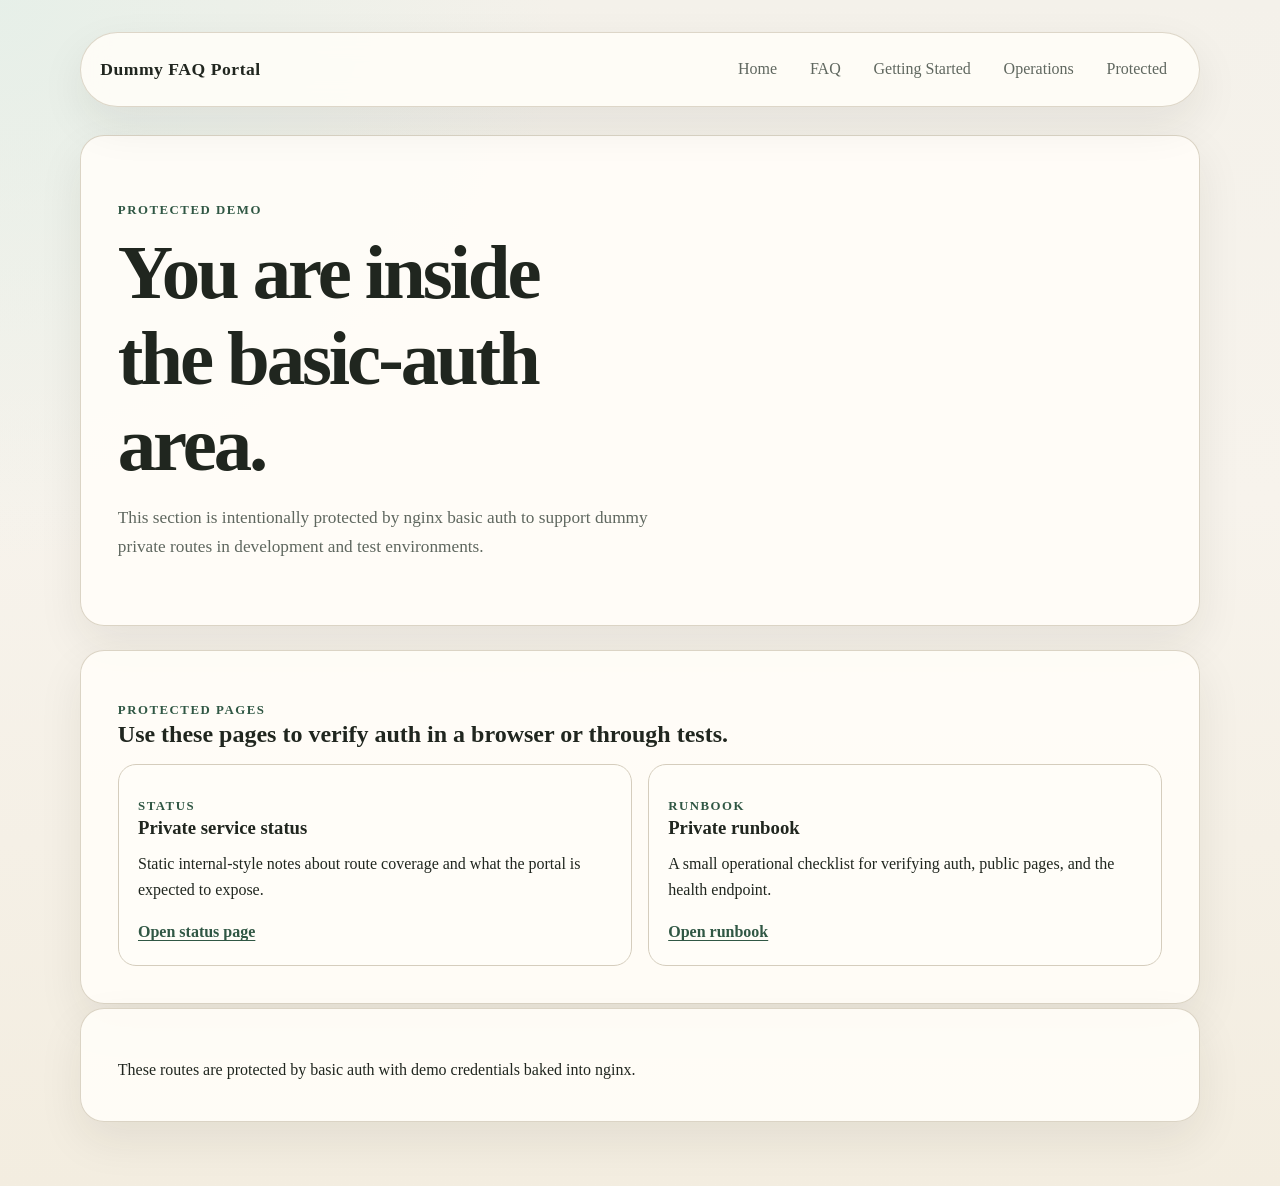
==== site/private/index.html @ 56ce76b0 "Add public routes and protected demo pages" ====
<!DOCTYPE html>
<html lang="en">
<head>
  <meta charset="utf-8">
  <meta name="viewport" content="width=device-width, initial-scale=1">
  <title>Dummy FAQ Portal | Protected demo area</title>
  <meta name="description" content="Protected demo pages guarded by nginx basic auth.">
  <link rel="stylesheet" href="../assets/styles.css">
  <script src="../assets/search.js" defer></script>
</head>
<body>
  <div class="page-shell">
    <header class="site-header">
      <a class="brand" href="../index.html">Dummy FAQ Portal</a>
      <nav class="site-nav" aria-label="Primary">
        <a href="../index.html">Home</a>
        <a href="../faq.html">FAQ</a>
        <a href="../getting-started.html">Getting Started</a>
        <a href="../operations.html">Operations</a>
        <a href="../private/" data-nav-match="/private/">Protected</a>
      </nav>
    </header>

    <main class="content">
      <section class="hero">
        <p class="eyebrow">Protected demo</p>
        <h1>You are inside the basic-auth area.</h1>
        <p class="lead">
          This section is intentionally protected by nginx basic auth to support
          dummy private routes in development and test environments.
        </p>
      </section>

      <section class="section">
        <div class="section-heading">
          <p class="eyebrow">Protected pages</p>
          <h2>Use these pages to verify auth in a browser or through tests.</h2>
        </div>
        <div class="card-grid">
          <article class="card">
            <p class="card-label">Status</p>
            <h3>Private service status</h3>
            <p>Static internal-style notes about route coverage and what the portal is expected to expose.</p>
            <a class="text-link" href="status.html">Open status page</a>
          </article>
          <article class="card">
            <p class="card-label">Runbook</p>
            <h3>Private runbook</h3>
            <p>A small operational checklist for verifying auth, public pages, and the health endpoint.</p>
            <a class="text-link" href="runbook.html">Open runbook</a>
          </article>
        </div>
      </section>
    </main>

    <footer class="site-footer">
      <p>These routes are protected by basic auth with demo credentials baked into nginx.</p>
    </footer>

    <button class="scroll-top" type="button" data-scroll-top hidden aria-label="Scroll back to top">Top</button>
  </div>
</body>
</html>
---- site/assets/styles.css ----
:root {
  --bg: #f4f1ea;
  --bg-strong: #ece5d8;
  --panel: #fffdf8;
  --panel-soft: #f8f4eb;
  --text: #20261f;
  --muted: #5f675f;
  --line: #d5cdbd;
  --accent: #305744;
  --accent-soft: #e4efe8;
  --shadow: 0 18px 45px rgba(32, 38, 31, 0.08);
  --radius: 18px;
  --max-width: 1120px;
}

* {
  box-sizing: border-box;
}

html {
  scroll-behavior: smooth;
}

body {
  margin: 0;
  color: var(--text);
  background:
    radial-gradient(circle at top left, rgba(228, 239, 232, 0.85), transparent 32%),
    linear-gradient(180deg, var(--bg), #f7f3ec 42%, #f3ede0 100%);
  font-family: "Iowan Old Style", "Palatino Linotype", "URW Palladio L", "Book Antiqua", Georgia, serif;
  line-height: 1.65;
}

a {
  color: var(--accent);
  text-decoration-thickness: 0.08em;
  text-underline-offset: 0.16em;
}

img {
  max-width: 100%;
}

code,
pre {
  font-family: "IBM Plex Mono", "SFMono-Regular", Consolas, "Liberation Mono", monospace;
}

code {
  background: var(--panel-soft);
  border-radius: 8px;
  padding: 0.12rem 0.38rem;
}

pre {
  overflow-x: auto;
  margin: 0;
  padding: 1.1rem 1.2rem;
  border: 1px solid var(--line);
  border-radius: var(--radius);
  background: #fbf8f1;
  box-shadow: var(--shadow);
}

pre code {
  padding: 0;
  background: transparent;
}

.page-shell {
  width: min(100% - 2rem, var(--max-width));
  margin: 0 auto;
  padding: 1rem 0 4rem;
}

.site-header {
  position: sticky;
  top: 0;
  z-index: 10;
  display: flex;
  align-items: center;
  justify-content: space-between;
  gap: 1rem;
  margin: 1rem 0 1.75rem;
  padding: 1rem 1.2rem;
  border: 1px solid rgba(213, 205, 189, 0.8);
  border-radius: 999px;
  background: rgba(255, 253, 248, 0.88);
  backdrop-filter: blur(12px);
  box-shadow: var(--shadow);
}

.brand {
  display: flex;
  align-items: center;
  gap: 0.75rem;
  color: var(--text);
  font-size: 1.1rem;
  font-weight: 700;
  letter-spacing: 0.03em;
  text-decoration: none;
}

.brand-mark {
  display: inline-grid;
  place-items: center;
  width: 2.1rem;
  height: 2.1rem;
  border-radius: 999px;
  background: var(--accent);
  color: #f8fbf8;
  font-size: 1rem;
}

.brand-copy {
  display: flex;
  flex-direction: column;
  gap: 0.05rem;
  color: var(--muted);
  font-size: 0.88rem;
  font-weight: 400;
  letter-spacing: 0;
}

.brand-copy strong {
  color: var(--text);
  font-size: 0.96rem;
}

.shell {
  width: min(100% - 2rem, var(--max-width));
  margin: 0 auto;
}

.topbar {
  display: flex;
  align-items: center;
  justify-content: space-between;
  gap: 1rem;
  width: 100%;
}

.site-nav {
  display: flex;
  flex-wrap: wrap;
  gap: 0.45rem;
}

.nav {
  display: flex;
  flex-wrap: wrap;
  gap: 0.45rem;
}

.site-nav a {
  padding: 0.45rem 0.8rem;
  border-radius: 999px;
  text-decoration: none;
  color: var(--muted);
  transition: background-color 160ms ease, color 160ms ease, transform 160ms ease;
}

.site-nav a:hover,
.site-nav a.is-active {
  background: var(--accent-soft);
  color: var(--accent);
  transform: translateY(-1px);
}

.nav a {
  padding: 0.45rem 0.8rem;
  border-radius: 999px;
  color: var(--muted);
  text-decoration: none;
  transition: background-color 160ms ease, color 160ms ease, transform 160ms ease;
}

.nav a:hover,
.nav a.is-active {
  background: var(--accent-soft);
  color: var(--accent);
  transform: translateY(-1px);
}

.content {
  display: grid;
  gap: 1.5rem;
}

.hero,
.section,
.card,
.faq-card,
.site-footer {
  animation: rise-in 420ms ease both;
}

.hero,
.section,
.site-footer {
  padding: clamp(1.4rem, 3vw, 2.3rem);
  border: 1px solid rgba(213, 205, 189, 0.85);
  border-radius: calc(var(--radius) + 6px);
  background: rgba(255, 253, 248, 0.92);
  box-shadow: var(--shadow);
}

.hero {
  padding-top: clamp(2rem, 5vw, 4rem);
  padding-bottom: clamp(2rem, 5vw, 4rem);
}

.hero-card {
  display: grid;
  grid-template-columns: minmax(0, 1.35fr) minmax(250px, 0.85fr);
  gap: 1rem;
  align-items: start;
}

.hero-copy p {
  max-width: 58ch;
  margin: 1rem 0 0;
  color: var(--muted);
}

.hero-panel,
.callout {
  padding: 1rem 1.1rem;
  border: 1px solid var(--line);
  border-radius: var(--radius);
  background: linear-gradient(180deg, var(--panel), #fbf8f1);
}

.hero-panel ul,
.callout ul {
  margin: 0.75rem 0 0;
  padding-left: 1.15rem;
}

.hero h1,
.section h1,
.section h2,
.card h3,
.faq-card h2,
.note-panel h3 {
  margin: 0;
  line-height: 1.12;
}

.hero h1 {
  max-width: 12ch;
  font-size: clamp(2.4rem, 6vw, 4.8rem);
  letter-spacing: -0.04em;
}

.lead {
  max-width: 66ch;
  margin: 1rem 0 0;
  color: var(--muted);
  font-size: 1.08rem;
}

.eyebrow,
.card-label {
  margin: 0 0 0.6rem;
  color: var(--accent);
  font-size: 0.8rem;
  font-weight: 700;
  letter-spacing: 0.12em;
  text-transform: uppercase;
}

.hero-actions {
  display: flex;
  flex-wrap: wrap;
  gap: 0.8rem;
  margin-top: 1.5rem;
}

.button {
  display: inline-flex;
  align-items: center;
  justify-content: center;
  padding: 0.78rem 1.1rem;
  border-radius: 999px;
  background: var(--accent);
  color: #f8fbf8;
  text-decoration: none;
  transition: transform 160ms ease, opacity 160ms ease;
}

.button:hover,
.button:focus-visible {
  opacity: 0.94;
  transform: translateY(-1px);
}

.button-secondary {
  background: transparent;
  color: var(--accent);
  border: 1px solid var(--line);
}

.section-heading {
  margin-bottom: 1rem;
}

.page-meta,
.faq-meta {
  margin: 0 0 0.55rem;
  color: var(--accent);
  font-size: 0.8rem;
  font-weight: 700;
  letter-spacing: 0.12em;
  text-transform: uppercase;
}

.card-grid,
.faq-grid {
  display: grid;
  gap: 1rem;
}

.card-grid {
  grid-template-columns: repeat(auto-fit, minmax(220px, 1fr));
}

.faq-grid {
  grid-template-columns: repeat(auto-fit, minmax(260px, 1fr));
}

.faq-layout {
  display: grid;
  grid-template-columns: minmax(0, 1.35fr) minmax(260px, 0.85fr);
  gap: 1rem;
  align-items: start;
}

.faq-column {
  display: grid;
  gap: 1rem;
}

.card,
.faq-card,
.faq-item,
.note-panel,
.search-panel {
  padding: 1.2rem;
  border: 1px solid var(--line);
  border-radius: var(--radius);
  background: var(--panel);
}

.note-panel,
.search-panel {
  background: linear-gradient(180deg, var(--panel), #fbf8f1);
}

.card,
.faq-card,
.faq-item {
  transition: transform 180ms ease, border-color 180ms ease;
}

.card:hover,
.faq-card:hover,
.faq-item:hover {
  transform: translateY(-2px);
  border-color: #bfb29b;
}

.card p,
.faq-card p,
.faq-item p,
.section p,
.note-panel p,
.site-footer p {
  margin: 0.75rem 0 0;
}

.faq-item h3 {
  margin: 0;
  line-height: 1.18;
}

.text-link {
  display: inline-block;
  margin-top: 1rem;
  font-weight: 700;
}

.section-split {
  display: grid;
  grid-template-columns: minmax(0, 1.3fr) minmax(280px, 0.9fr);
  gap: 1rem;
  align-items: start;
}

.plain-list,
.step-list {
  margin: 0.8rem 0 0;
  padding-left: 1.1rem;
}

.link-list {
  display: grid;
  gap: 0.7rem;
}

.search-panel {
  margin-top: 1.2rem;
}

.search-label {
  display: block;
  font-weight: 700;
}

.search-input {
  width: 100%;
  margin-top: 0.55rem;
  padding: 0.9rem 1rem;
  border: 1px solid var(--line);
  border-radius: 14px;
  background: #fffefb;
  color: var(--text);
  font: inherit;
}

.search-input:focus {
  outline: 2px solid rgba(48, 87, 68, 0.18);
  outline-offset: 2px;
  border-color: var(--accent);
}

.search-meta {
  color: var(--muted);
}

.search-status {
  margin: 0.75rem 0 0;
  color: var(--muted);
}

.related-links,
.footer-links {
  display: flex;
  flex-wrap: wrap;
  gap: 0.65rem;
  margin-top: 0.8rem;
}

.ghost-link {
  display: inline-flex;
  align-items: center;
  justify-content: center;
  padding: 0.55rem 0.8rem;
  border: 1px solid var(--line);
  border-radius: 999px;
  background: #fffefb;
  color: var(--accent);
  text-decoration: none;
}

.empty-state {
  margin: 0;
  padding: 1.05rem 1.2rem;
  border: 1px dashed #b8ab95;
  border-radius: var(--radius);
  background: rgba(255, 253, 248, 0.8);
  color: var(--muted);
  text-align: center;
}

.site-footer {
  margin-top: 0.25rem;
}

.scroll-top {
  position: fixed;
  right: 1.25rem;
  bottom: 1.25rem;
  z-index: 15;
  padding: 0.78rem 0.95rem;
  border: 0;
  border-radius: 999px;
  background: var(--accent);
  color: #f9fcfa;
  font: inherit;
  cursor: pointer;
  box-shadow: var(--shadow);
  opacity: 0;
  transform: translateY(10px);
  pointer-events: none;
  transition: opacity 180ms ease, transform 180ms ease;
}

.scroll-top.is-visible {
  opacity: 1;
  transform: translateY(0);
  pointer-events: auto;
}

[hidden] {
  display: none !important;
}

@keyframes rise-in {
  from {
    opacity: 0;
    transform: translateY(10px);
  }

  to {
    opacity: 1;
    transform: translateY(0);
  }
}

@media (max-width: 760px) {
  .page-shell {
    width: min(100% - 1rem, var(--max-width));
    padding-bottom: 5rem;
  }

  .site-header {
    border-radius: 28px;
    align-items: flex-start;
  }

  .section-split {
    grid-template-columns: 1fr;
  }

  .hero-card,
  .faq-layout {
    grid-template-columns: 1fr;
  }

  .hero h1 {
    max-width: 100%;
  }

  .topbar {
    align-items: flex-start;
    flex-direction: column;
  }

  .scroll-top {
    right: 0.85rem;
    bottom: 0.85rem;
  }
}

@media (prefers-reduced-motion: reduce) {
  html {
    scroll-behavior: auto;
  }

  *,
  *::before,
  *::after {
    animation: none !important;
    transition: none !important;
  }
}
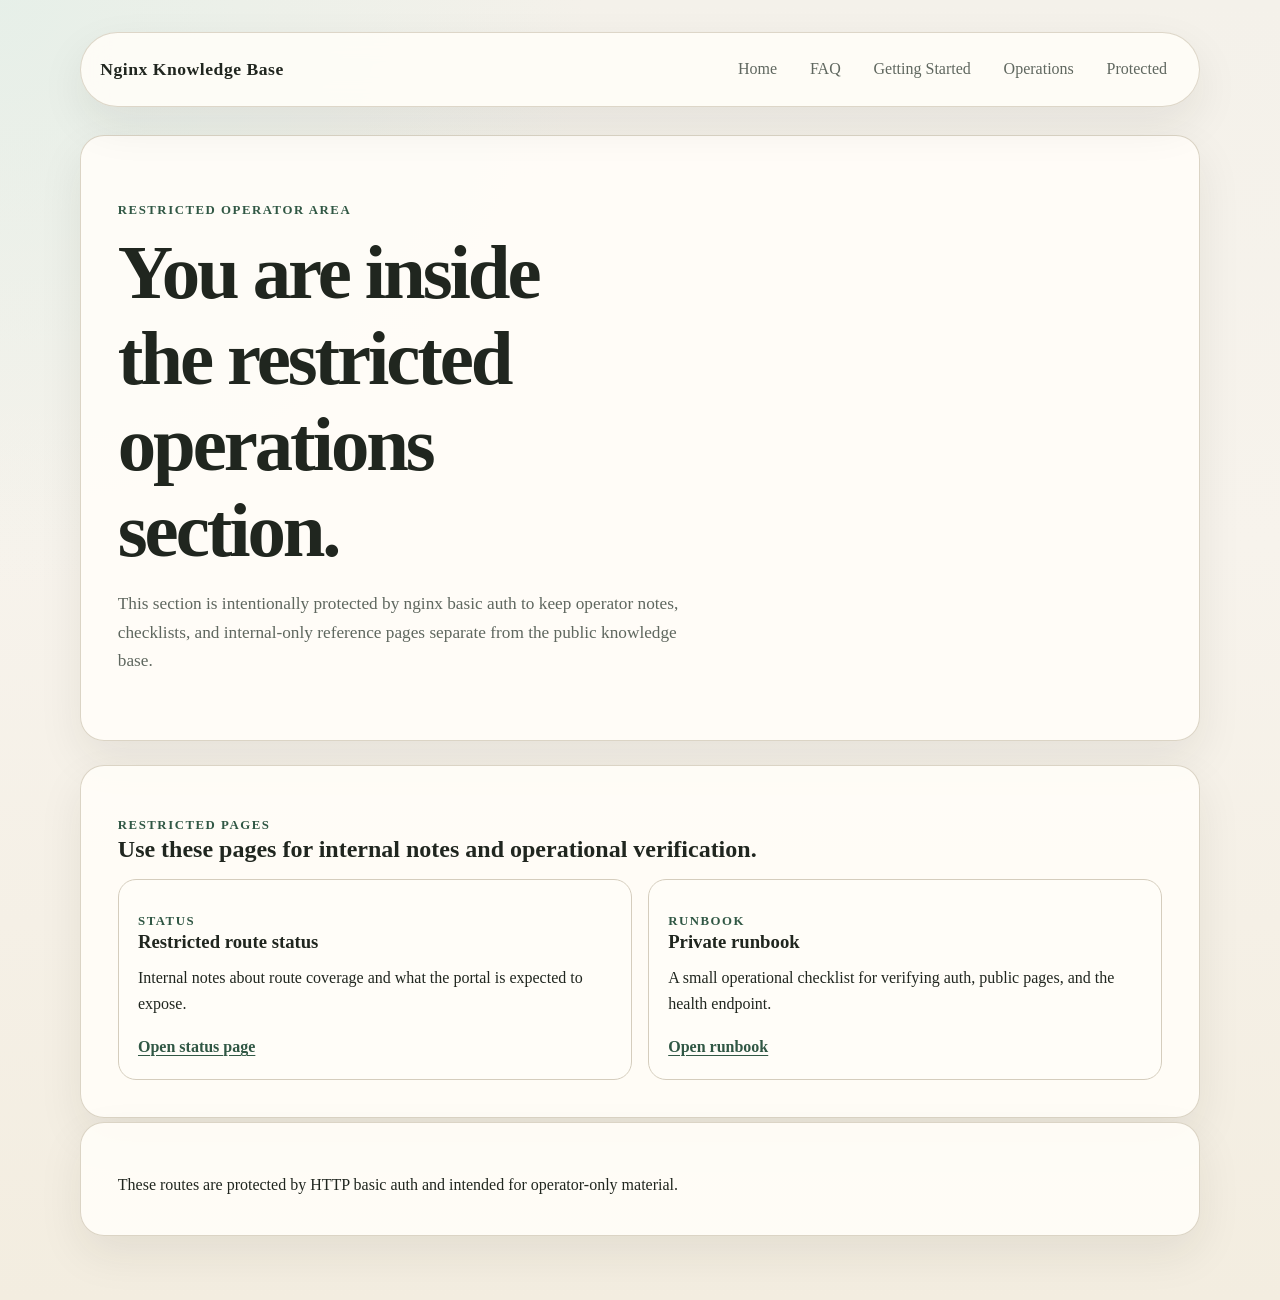
==== commit c258f71a: "Refine portal copy and branding" ====
--- a/site/private/index.html
+++ b/site/private/index.html
@@ -3,15 +3,15 @@
 <head>
   <meta charset="utf-8">
   <meta name="viewport" content="width=device-width, initial-scale=1">
-  <title>Dummy FAQ Portal | Protected demo area</title>
-  <meta name="description" content="Protected demo pages guarded by nginx basic auth.">
+  <title>Nginx Knowledge Base | Restricted operator area</title>
+  <meta name="description" content="Restricted operator pages guarded by nginx basic auth.">
   <link rel="stylesheet" href="../assets/styles.css">
   <script src="../assets/search.js" defer></script>
 </head>
 <body>
   <div class="page-shell">
     <header class="site-header">
-      <a class="brand" href="../index.html">Dummy FAQ Portal</a>
+      <a class="brand" href="../index.html">Nginx Knowledge Base</a>
       <nav class="site-nav" aria-label="Primary">
         <a href="../index.html">Home</a>
         <a href="../faq.html">FAQ</a>
@@ -23,24 +23,25 @@
 
     <main class="content">
       <section class="hero">
-        <p class="eyebrow">Protected demo</p>
-        <h1>You are inside the basic-auth area.</h1>
+        <p class="eyebrow">Restricted operator area</p>
+        <h1>You are inside the restricted operations section.</h1>
         <p class="lead">
-          This section is intentionally protected by nginx basic auth to support
-          dummy private routes in development and test environments.
+          This section is intentionally protected by nginx basic auth to keep
+          operator notes, checklists, and internal-only reference pages separate
+          from the public knowledge base.
         </p>
       </section>
 
       <section class="section">
         <div class="section-heading">
-          <p class="eyebrow">Protected pages</p>
-          <h2>Use these pages to verify auth in a browser or through tests.</h2>
+          <p class="eyebrow">Restricted pages</p>
+          <h2>Use these pages for internal notes and operational verification.</h2>
         </div>
         <div class="card-grid">
           <article class="card">
             <p class="card-label">Status</p>
-            <h3>Private service status</h3>
-            <p>Static internal-style notes about route coverage and what the portal is expected to expose.</p>
+            <h3>Restricted route status</h3>
+            <p>Internal notes about route coverage and what the portal is expected to expose.</p>
             <a class="text-link" href="status.html">Open status page</a>
           </article>
           <article class="card">
@@ -54,7 +55,7 @@
     </main>
 
     <footer class="site-footer">
-      <p>These routes are protected by basic auth with demo credentials baked into nginx.</p>
+      <p>These routes are protected by HTTP basic auth and intended for operator-only material.</p>
     </footer>
 
     <button class="scroll-top" type="button" data-scroll-top hidden aria-label="Scroll back to top">Top</button>
